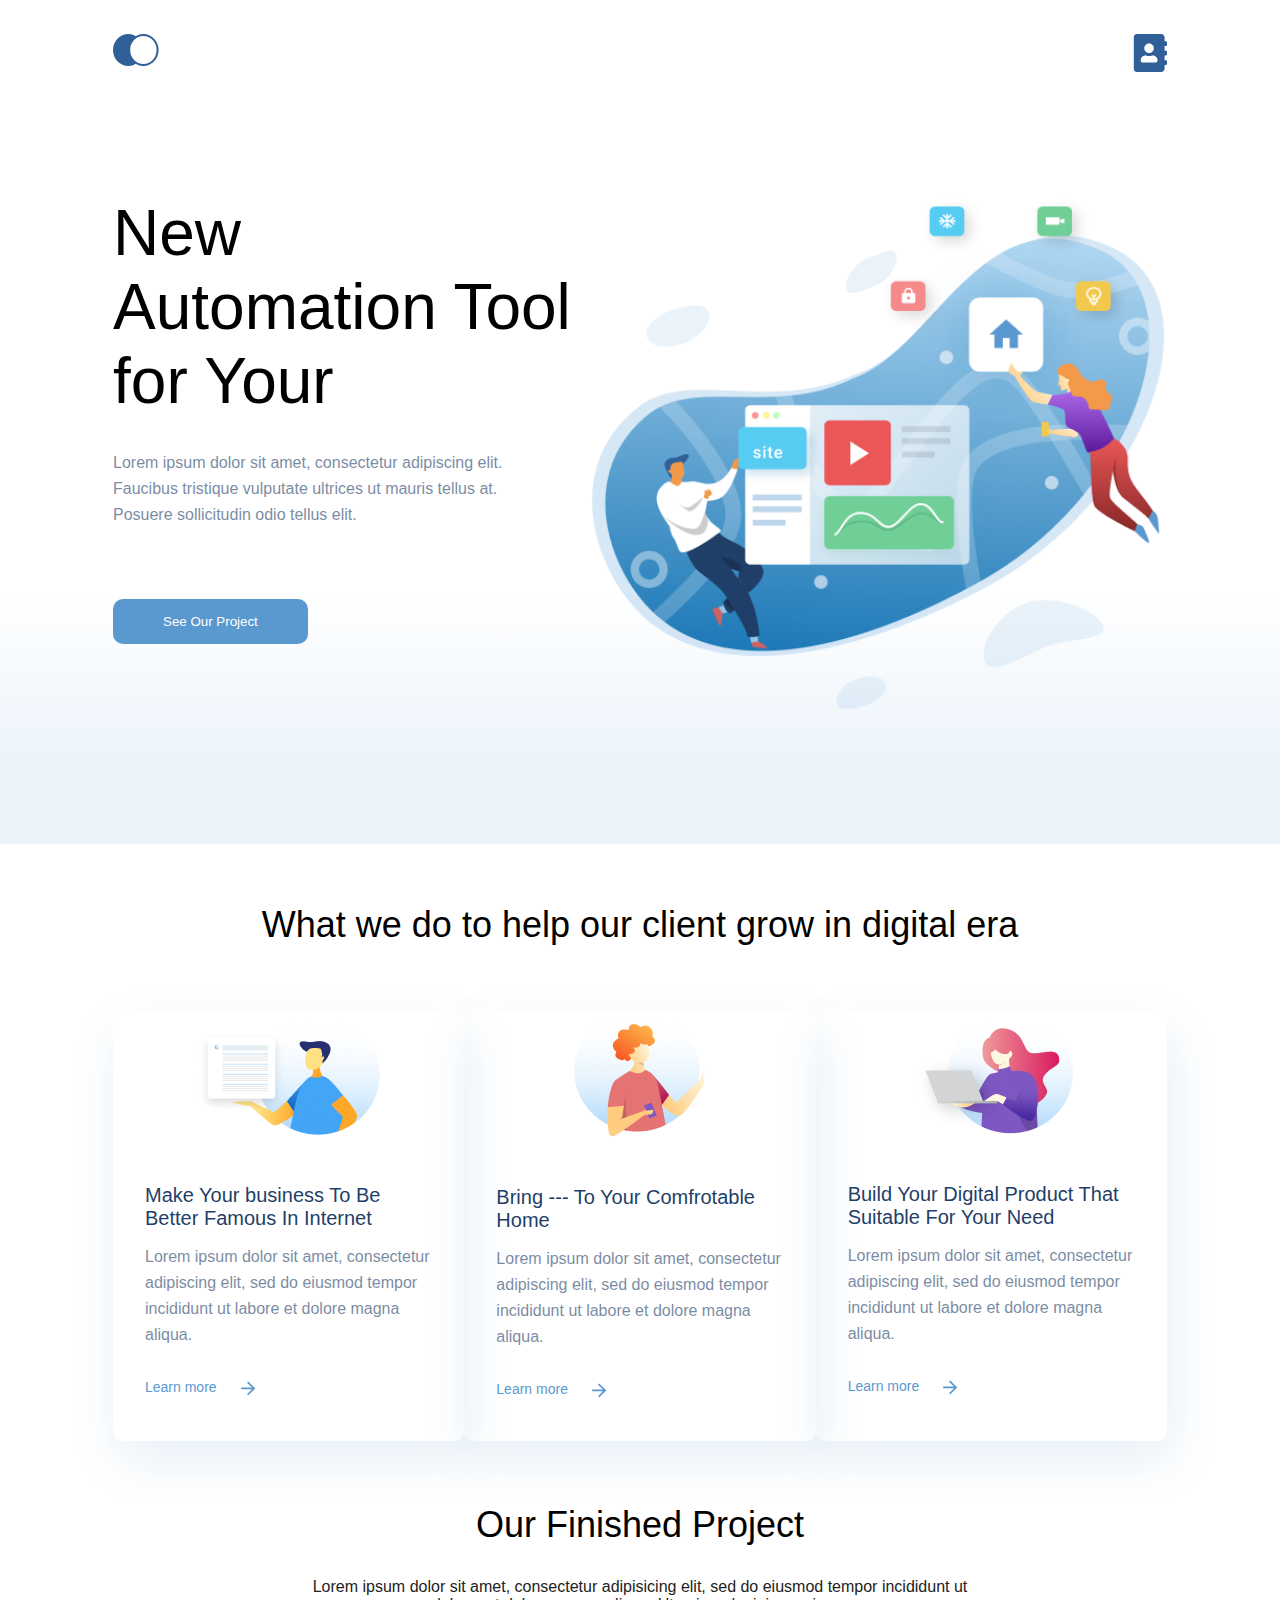
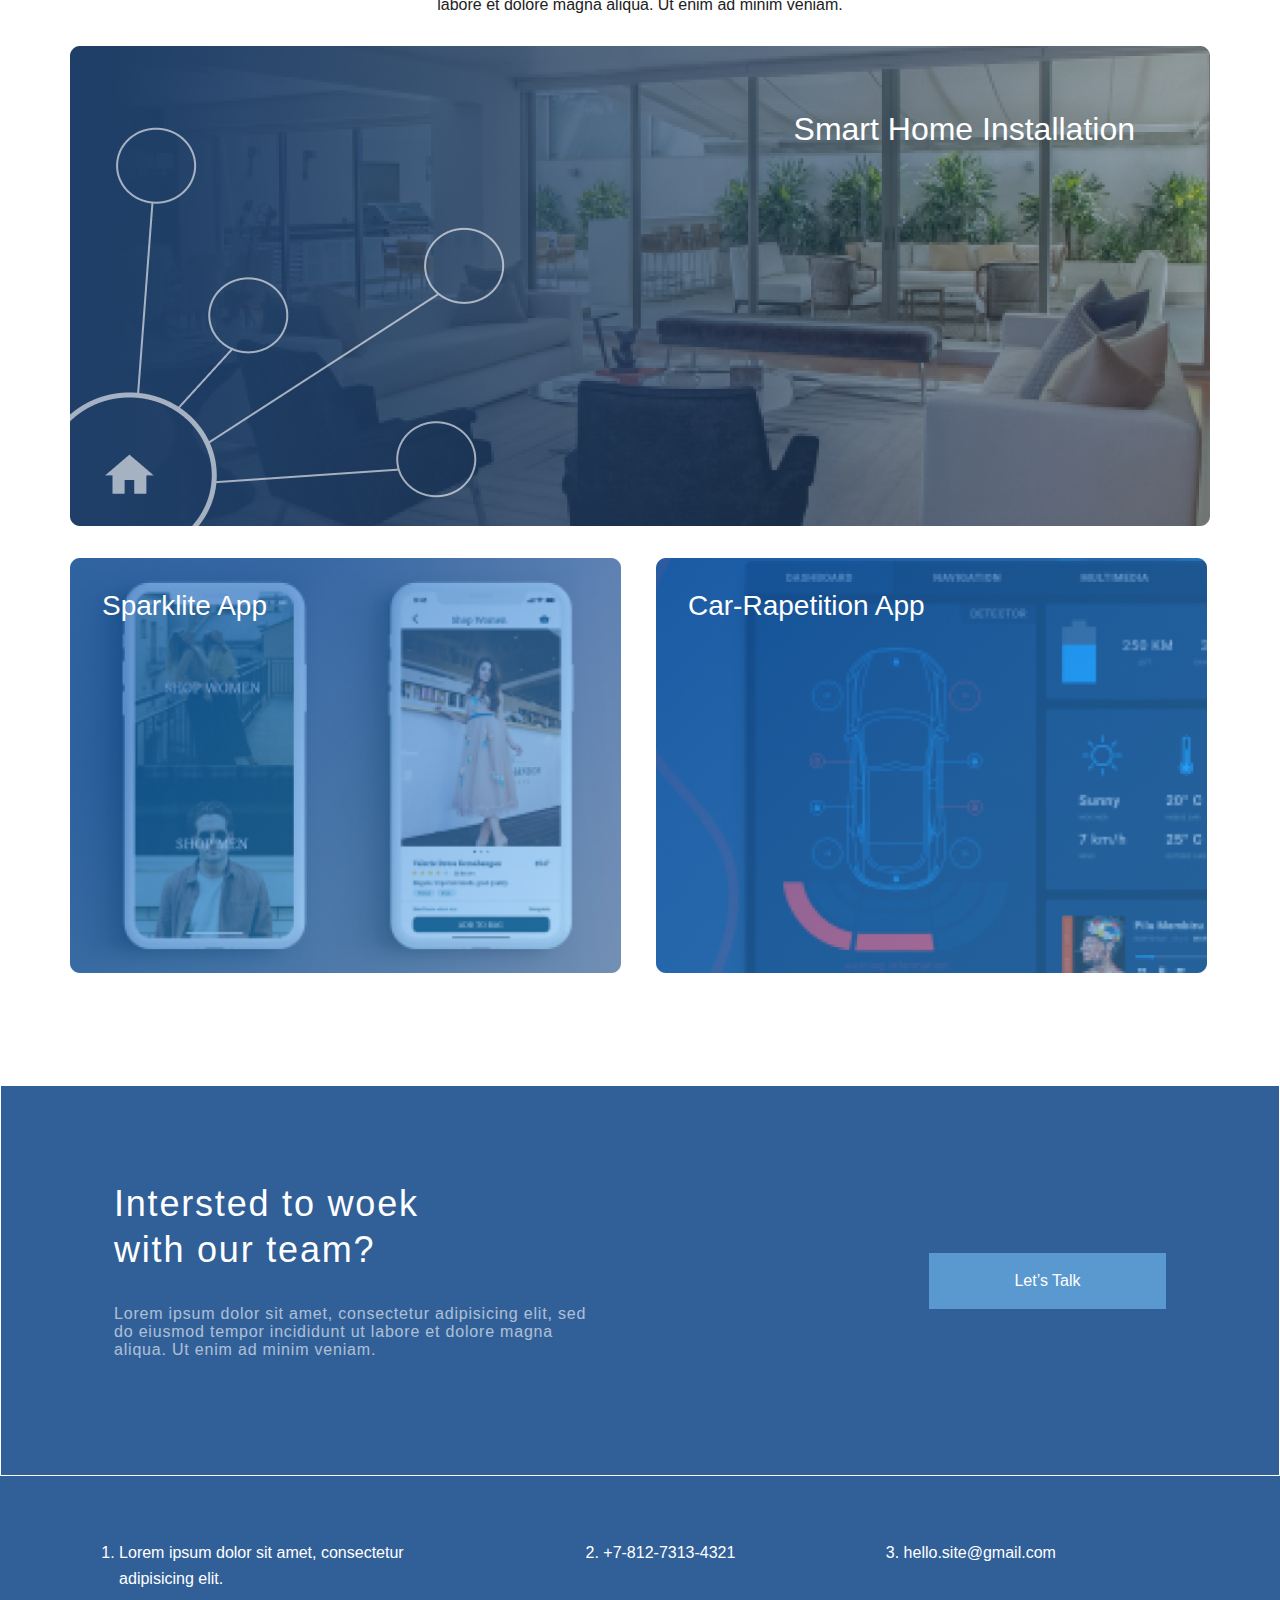
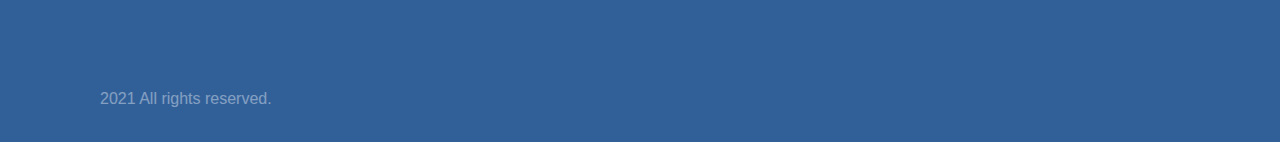
==== index.html @ 7e467cbd "first pages" ====
<!DOCTYPE html>
<html lang="en">
<head>
	<meta charset="UTF-8">
	<meta http-equiv="X-UA-Compatible" content="IE=edge">
	<meta name="viewport" content="width=device-width, initial-scale=1.0">
	<link rel="stylesheet" href="/styles/style.css">
	<title>New-Automation-Tool-</title>
</head>
<body>
	<div class="container">
		<header class="header">
			<div class="header_nav">
				<a href=""><img src="/img/logo.svg" class="logo_img" alt="logo"></a>
				<a href=""><img src="/img/address-book.svg" class="address-book_img" alt="address-book"></a>
			</div>
			<div class="header_content">
				<div class="header_text">
					<h1>New Automation
						Tool for Your </h1>
					<p>Lorem ipsum dolor sit amet, consectetur adipiscing elit. Faucibus tristique vulputate ultrices ut mauris tellus
						at. Posuere sollicitudin odio tellus elit.</p>
					<button class="header_btn">See Our Project</button>
				</div>
				<img src="/img/bg_1.png" alt="" class="header_img">
			</div>
		</header>

		<main>
			<section class="first_section">
				<h2>What we do to help our client grow in digital era</h2>
				<div class="wrap_card">
					<div class="card">
						<img src="/img/man_1.png" alt="man" class="card_avatar">
						<h3 class="card_text">Make Your business To Be
							Better Famous In Internet</h3>
						<p class="card_subtext">Lorem ipsum dolor sit amet, consectetur adipiscing elit, sed do eiusmod tempor incididunt ut labore et dolore
							magna aliqua. </p>
						<a href="#" class="card_link">Learn more<img src="/img/arrow.svg" alt="arrow" class="arrow"></a>
					</div>
					<div class="card">
						<img src="/img/man_2.png" alt="" class="card_avatar">
						<h3 class="card_text">Bring <span class="mobile_disp-none">---</span> <span class="deckstope_disp-none">Technology</span> To Your
							Comfrotable Home</h3>
						<p class="card_subtext">Lorem ipsum dolor sit amet, consectetur adipiscing elit, sed do eiusmod tempor incididunt ut labore et dolore
							magna aliqua. </p>
						<a href="#" class="card_link">Learn more<img src="/img/arrow.svg" alt="arrow" class="arrow"></a>
					</div>
					<div class="card">
						<img src="/img/woman.png" alt="" class="card_avatar">
						<h3 class="card_text">Build Your Digital Product
							That Suitable For Your Need</h3>
						<p class="card_subtext">Lorem ipsum dolor sit amet, consectetur adipiscing elit, sed do eiusmod tempor incididunt ut labore et dolore
							magna aliqua. </p>
						<a href="#" class="card_link">Learn more<img src="/img/arrow.svg" alt="arrow" class="arrow"></a>
					</div>
				</div>
			</section>

			<section class="second_section">
				<h2>Our Finished Project</h2>
				<p>Lorem ipsum dolor sit amet, consectetur adipisicing elit, sed do eiusmod tempor incididunt ut labore et dolore
					magna aliqua. Ut enim ad minim veniam.</p>
					<div class="smart_top">Smart Home Installation</div>
					<div class="app_mobile_left">Sparklite App</div>
					<div class="app_car_right">Car-Rapetition App</div>
			</section>

			<section class="third_section">
				<div class="third_section-text">
					<h2>Intersted to woek
						with our team?</h2>
						<p>Lorem ipsum dolor sit amet, consectetur adipisicing elit, sed do eiusmod tempor incididunt ut labore et dolore
							magna aliqua. Ut enim ad minim veniam.</p>
				</div>
				<button class="third_section-btn">Let’s Talk</button>
			</section>

		</main>

		<footer>
			<div class="contacts">
				<ol>
					<li>Lorem ipsum dolor sit amet, consectetur adipisicing elit.</li>
					<li>+7-812-7313-4321</li>
					<li>hello.site@gmail.com</li>
				</ol>
			</div>
			<p class="copirate">2021 All rights reserved.</p>
		</footer>
	</div>
</body>
</html>
---- styles/style.css ----
* {
	box-sizing: border-box;
	margin: 0;
	padding: 0;
	font-family: 'Roboto', sans-serif;
}

.container {
	max-width: 1366px;
	width: 100%;
	margin: 0 auto;
}

.header {
	background: linear-gradient(0deg, #EBF3FB 0%, #EBF3FB 8.84%, rgba(152, 195, 232, 0) 31.12%);
}

.header_nav {
	margin: 34px 113px 0 113px;
	display: flex;
	justify-content: space-between;
}

.logo_img {
	width: 46px;
	transition-duration: .1s;
}

.address-book_img {
	width: 34px;
	transition-duration: .2s;
}

.address-book_img:hover{
	box-shadow: 7px 10px 20px rgba(53, 110, 173, 0.3);
}

.header_content {
	display: flex;
	justify-content: space-between;
	margin: 120px 113px 0 113px;
}

.header_text {
	margin-right: 14px;
}

.header_text h1 {
	font-size: 64px;
	font-weight: 300;
}

.header_text p {
	width: 425px;
	font-size: 16px;
	font-weight: 400;
	margin-top: 32px;
	line-height: 26px;
	color: #1F3F68;
	opacity: .6;
}

.header_btn {
	margin-top: 71px;
	padding: 15px 50px;
	color: #fff;
	font-style: 16px;
	font-weight: 400;
	background: #5A98D0;
	border: none;
	border-radius: 10px;
	-webkit-border-radius: 10px;
	-moz-border-radius: 10px;
	-ms-border-radius: 10px;
	-o-border-radius: 10px;
	cursor: pointer;
	transition-duration: .2s;
}

.header_btn:hover {
	box-shadow: 12px 15px 25px rgba(53, 110, 173, 0.4);
	padding: 16px 51px;
}

.header_img {
	width: 100%;
	margin-bottom: 134px;
}

.first_section {
	margin-top: 60px;
}

.first_section h2 {
	font-size: 36px;
	font-weight: 300;
	text-align: center;
}

.wrap_card {
	display: flex;
	justify-content: space-between;
	margin: 64px 113px 63px 113px;
}

.card {
	display: flex;
	flex-direction: column;
	justify-content: center;
	align-content: center;
	align-items: center;
	max-width: 359px;
	box-shadow: 5px 20px 50px rgba(16, 112, 177, .1);
	transition-duration: .4s;
	border-radius: 10px;
	-webkit-border-radius: 10px;
	-moz-border-radius: 10px;
	-ms-border-radius: 10px;
	-o-border-radius: 10px;
}

.card:hover {
	box-shadow: 10px 25px 60px rgba(16, 112, 177, .3);
}

.card_text {
	font-size: 20px;
	font-weight: 400;
	color: #1F3F68;
	margin: 49px 32px 0 32px;
	text-align: left;
}

.deckstope_disp-none {
	display: none;
}

.card_subtext {
	font-size: 16px;
	font-weight: 400;
	color: #1F3F68;
	opacity: .6;
	margin: 14px 32px 0 32px;
	text-align: left;
	line-height: 26px;
}

.card_link {
	font-size: 14px;
	font-weight: 400;
	color: #5A98D0;
	text-decoration: none;
	text-align: left;
	margin: 29px auto 44px 32px;
	position: relative;
	transition-duration: .4s;
}

.card_link .arrow {
	width: 15px;
	position: relative;
	top: 4px;
	left: 24px;
}

.card_link:hover {
	margin-left: 35px;
}

.second_section {
	max-width: 1140px;
	height: 100%;
	display: grid;
	grid-template-rows: max-content max-content 480px 415px;
	grid-template-columns: repeat(2, 1fr);
	justify-items: center;
	gap: 32px;
	margin: 32px auto 112px;
}

.second_section h2 {
	grid-column: 1/3;
	font-size: 36px;
	font-weight: 300;
}

.second_section p {
	width: 60%;
	grid-column: 1/3;
	grid-row: 2;
	margin: 0 auto;
	font-size: 16px;
	font-weight: 400;
	color: #222;
	text-align: center;
}

.smart_top {
	background-image: url("/img/mask_group.png");
	background-repeat: no-repeat;
	background-size: contain;
	width: 100%;
	grid-column: 1/3;
	grid-row: 3;
	font-size: 32px;
	text-align: right;
	color: #fff;
	padding: 65px 75px;
	margin: 0 113px;
	cursor: pointer;
	transition-duration: .4s;
}

.app_mobile_left {
	background-image: url("/img/phone_app.png");
	background-size: contain;
	background-repeat: no-repeat;
	width: 100%;
	grid-column: 1/2;
	grid-row: 4;
	font-size: 28px;
	font-weight: 300;
	color: #fff;
	padding: 32px;
	cursor: pointer;
	transition-duration: .4s;
}

.app_car_right {
	background-image: url("/img/car_app.png");
	background-size: contain;
	background-repeat: no-repeat;
	width: 100%;
	grid-column: 2/3;
	grid-row: 4;
	font-size: 28px;
	font-weight: 300;
	color: #fff;
	padding: 32px;
	cursor: pointer;
	transition-duration: .4s;
}

.smart_top:hover {
	background: linear-gradient(89.99deg, #1F3F68 3.62%, rgba(31, 63, 104, 0.37) 97.78%);
	border-radius: 10px;
	-webkit-border-radius: 10px;
	-moz-border-radius: 10px;
	-ms-border-radius: 10px;
	-o-border-radius: 10px;
}
.app_mobile_left:hover {
	background: linear-gradient(308.85deg, rgba(66, 165, 245, 0.4) -1.71%, rgba(21, 101, 192, 0.6) 74.54%);
	border-radius: 10px;
}
.app_car_right:hover {
	background: linear-gradient(306.48deg, rgba(66, 165, 245, 0.4) 0%, rgba(21, 101, 192, 0.6) 97.81%);
	border-radius: 10px;
}

.third_section {
	background-color: #316099;
	display: flex;
	justify-content: space-around;
	align-items: center;
	height: 391px;
	width: 100%;
	border: 1px solid #FFFFFF
}

.third_section-text {
	height: 204px;
	margin: 0 auto 96px 113px;
}

.third_section-text h2 {
	width: 340px;
	margin-top: 50px;
	font-size: 36px;
	font-weight: 400;
	line-height: 46px;
	letter-spacing: .05em;
	color: #fff;
}

.third_section-text p {
	width: 495px;
	margin-top: 32px;
	font-size: 16px;
	font-weight: 400;
	letter-spacing: .05em;
	color: #fff;
	opacity: .6;
}

.third_section-btn {
	padding: 15px 80px;
	width: 237px;
	height: 56px;
	margin-right: 113px;
	cursor: pointer;
	background: #5A98D0;
	border: none;
	font-size: 16px;
	font-weight: 400;
	color: #fff;
	transition-duration: .4s;
}

.third_section-btn:hover {
	background: #fff;
	color: #000;
}

footer {
	background-color: #316099;
	height: 266px;
}

.contacts ol {
	display: flex;
	align-items: flex-start;
	justify-content: space-around;
	height: 48px;
	padding-top: 64px;
	font-size: 16px;
	font-weight: 400;
	line-height: 26px;
	color: #fff;
}

.contacts ol li:first-child{
	margin-left: 35px;
	width: 316px;
}

.contacts ol li:nth-child(3) {
	padding-right: 140px;
}

.copirate {
	font-size: 16px;
	font-weight: 400;
	color: #fff;
	opacity: .4;
	padding: 150px 0 0 100px;
	display:table-cell;
	vertical-align:bottom;
}
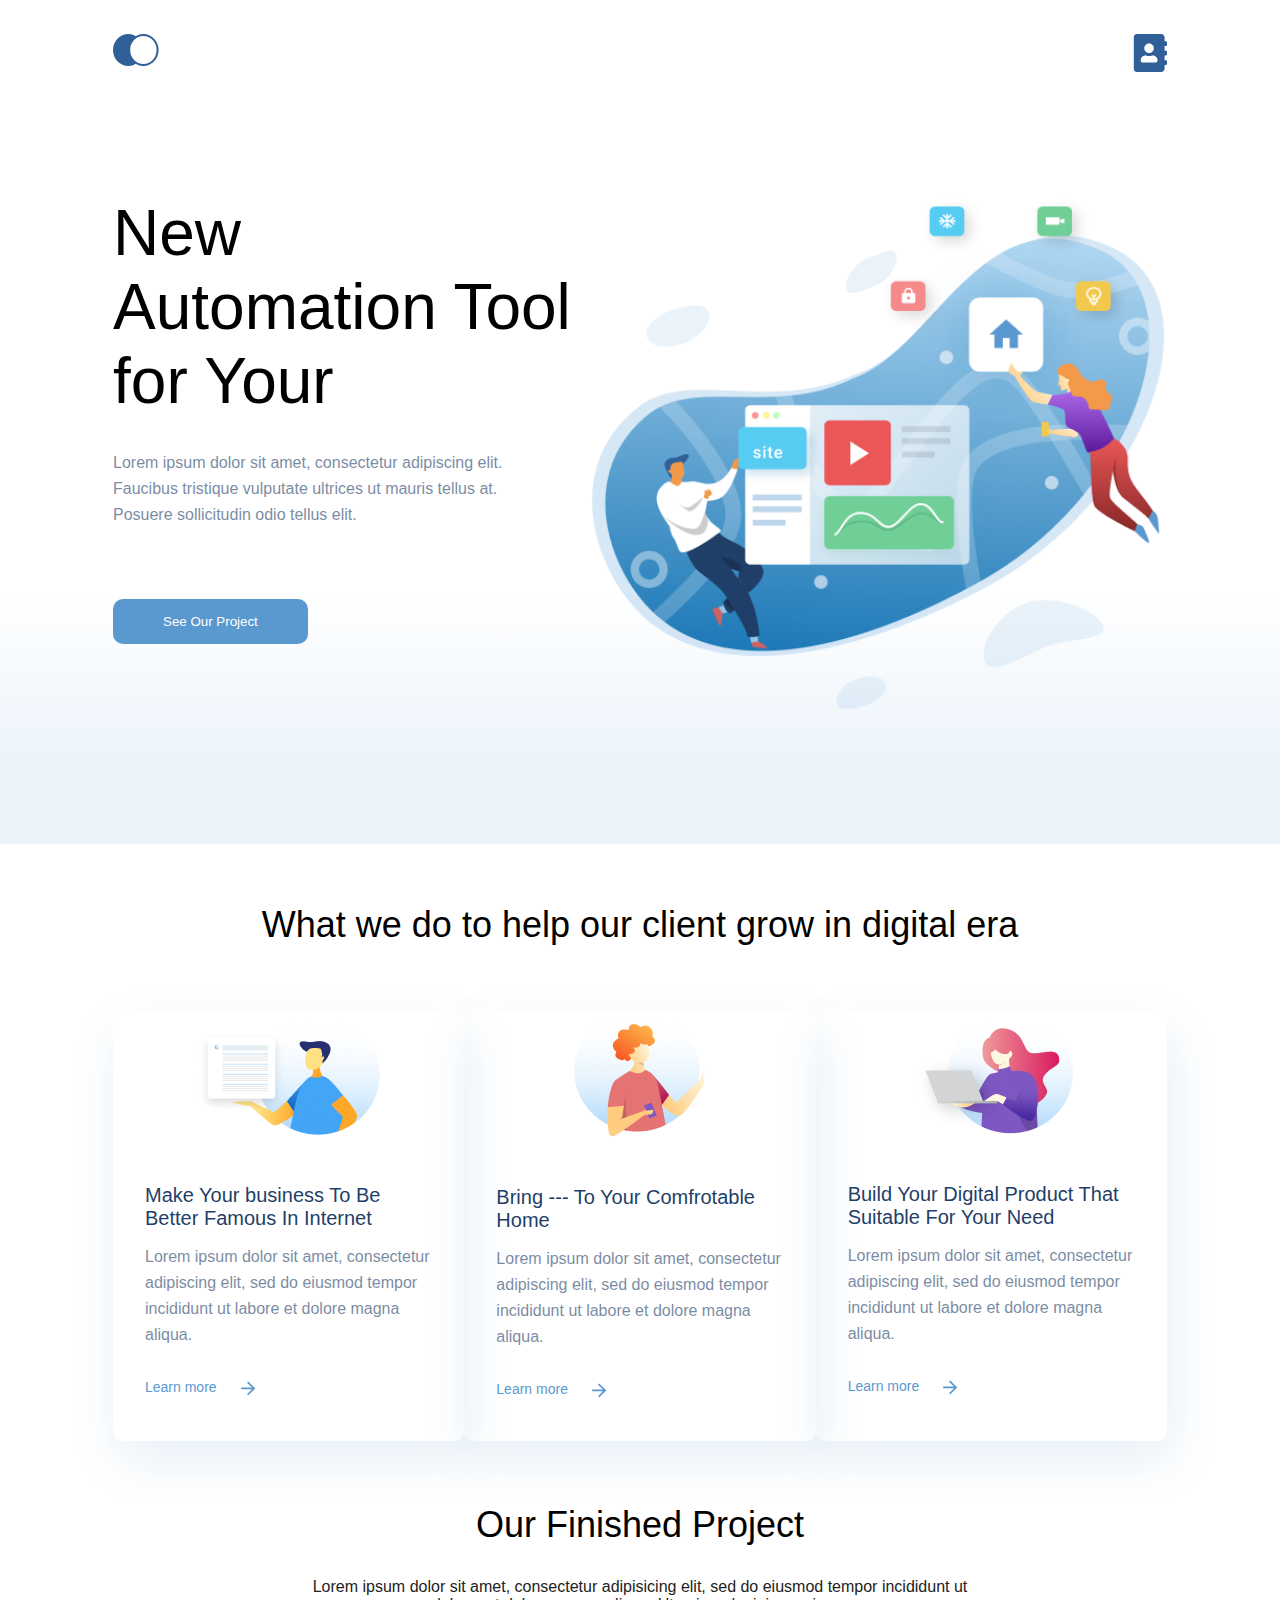
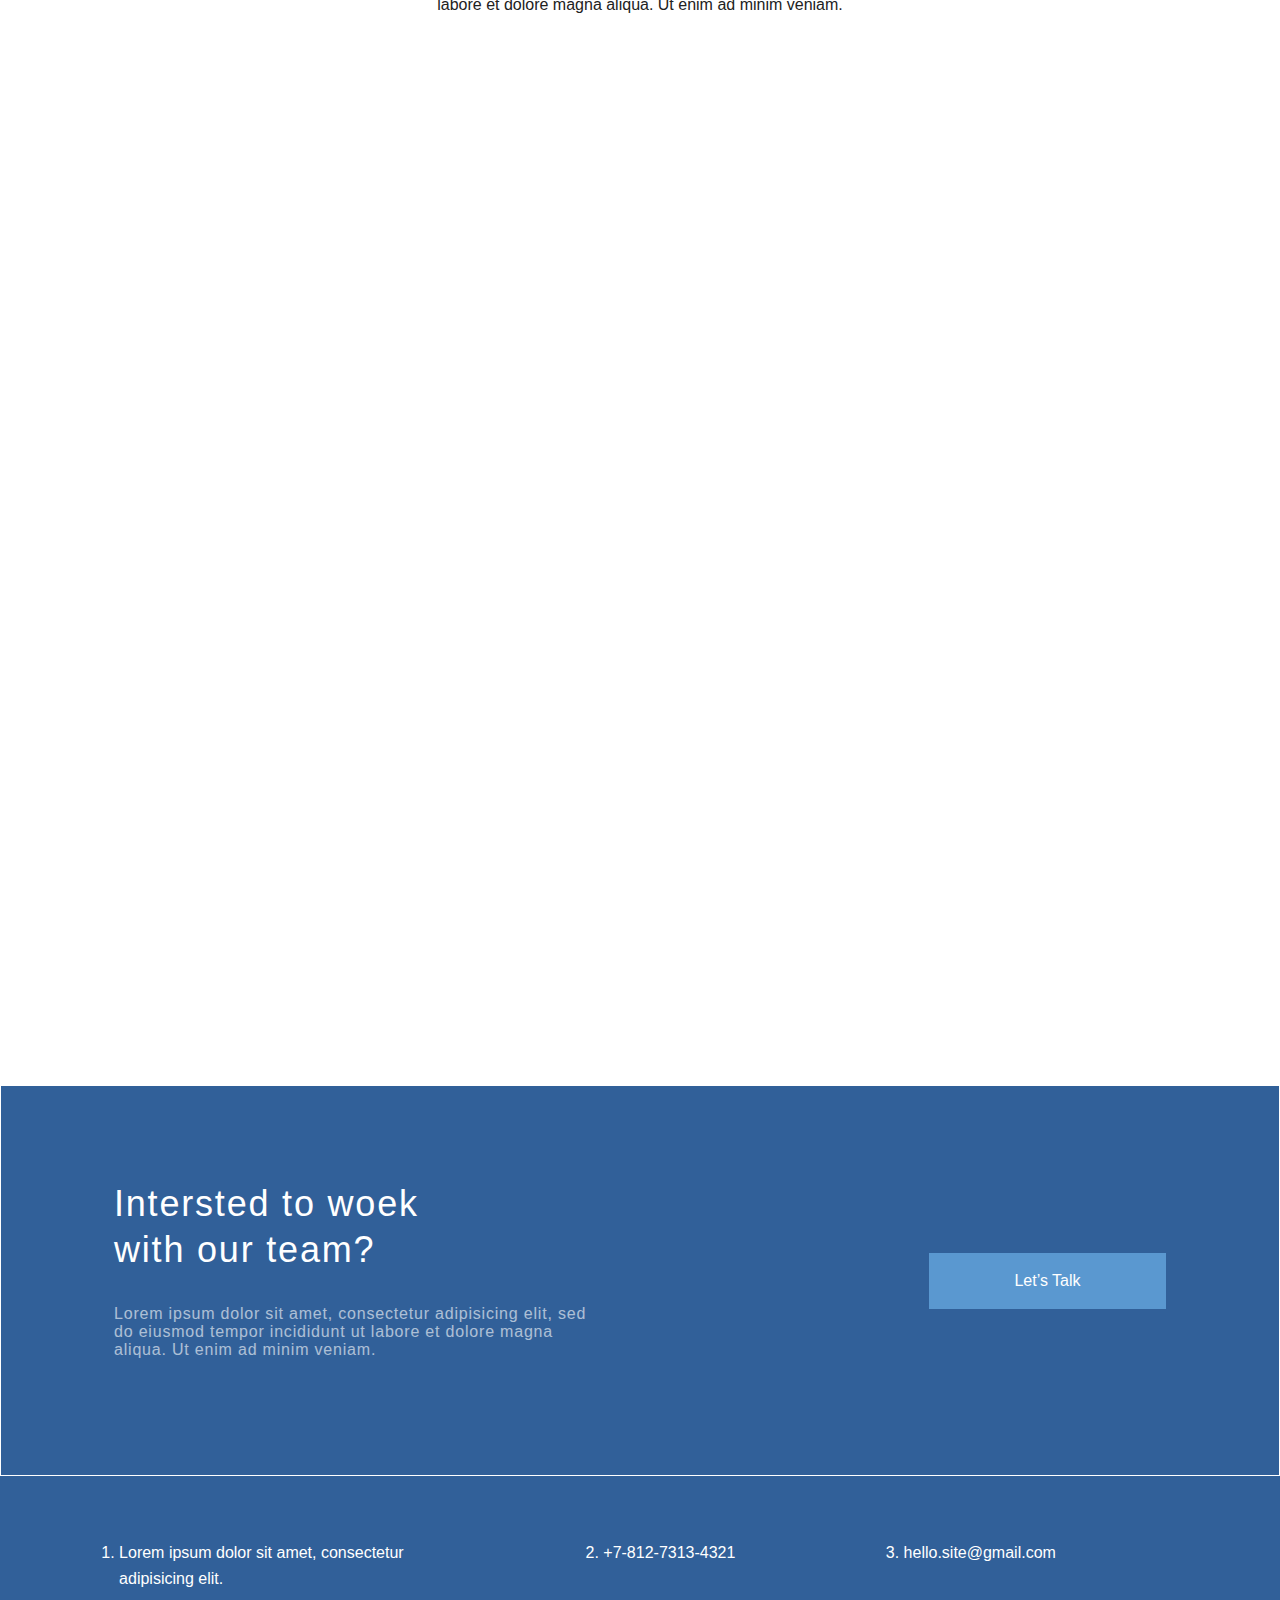
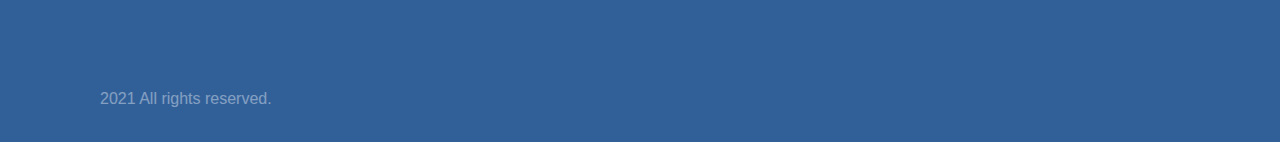
==== commit 5840d75f: "fix styled 2" ====
--- a/index.html
+++ b/index.html
@@ -4,15 +4,15 @@
 	<meta charset="UTF-8">
 	<meta http-equiv="X-UA-Compatible" content="IE=edge">
 	<meta name="viewport" content="width=device-width, initial-scale=1.0">
-	<link rel="stylesheet" href="/styles/style.css">
+	<link rel="stylesheet" href="./styles/style.css">
 	<title>New-Automation-Tool-</title>
 </head>
 <body>
 	<div class="container">
 		<header class="header">
 			<div class="header_nav">
-				<a href=""><img src="/img/logo.svg" class="logo_img" alt="logo"></a>
-				<a href=""><img src="/img/address-book.svg" class="address-book_img" alt="address-book"></a>
+				<a href="#"><img src="../img/logo.svg" class="logo_img" alt="logo"></a>
+				<a href="page2.html"><img src="./img/address-book.svg" class="address-book_img" alt="address-book"></a>
 			</div>
 			<div class="header_content">
 				<div class="header_text">
@@ -22,7 +22,7 @@
 						at. Posuere sollicitudin odio tellus elit.</p>
 					<button class="header_btn">See Our Project</button>
 				</div>
-				<img src="/img/bg_1.png" alt="" class="header_img">
+				<img src="./img/bg_1.png" alt="" class="header_img">
 			</div>
 		</header>
 
@@ -31,28 +31,28 @@
 				<h2>What we do to help our client grow in digital era</h2>
 				<div class="wrap_card">
 					<div class="card">
-						<img src="/img/man_1.png" alt="man" class="card_avatar">
+						<img src="./img/man_1.png" alt="man" class="card_avatar">
 						<h3 class="card_text">Make Your business To Be
 							Better Famous In Internet</h3>
 						<p class="card_subtext">Lorem ipsum dolor sit amet, consectetur adipiscing elit, sed do eiusmod tempor incididunt ut labore et dolore
 							magna aliqua. </p>
-						<a href="#" class="card_link">Learn more<img src="/img/arrow.svg" alt="arrow" class="arrow"></a>
+						<a href="#" class="card_link">Learn more<img src="./img/arrow.svg" alt="arrow" class="arrow"></a>
 					</div>
 					<div class="card">
-						<img src="/img/man_2.png" alt="" class="card_avatar">
+						<img src="./img/man_2.png" alt="" class="card_avatar">
 						<h3 class="card_text">Bring <span class="mobile_disp-none">---</span> <span class="deckstope_disp-none">Technology</span> To Your
 							Comfrotable Home</h3>
 						<p class="card_subtext">Lorem ipsum dolor sit amet, consectetur adipiscing elit, sed do eiusmod tempor incididunt ut labore et dolore
 							magna aliqua. </p>
-						<a href="#" class="card_link">Learn more<img src="/img/arrow.svg" alt="arrow" class="arrow"></a>
+						<a href="#" class="card_link">Learn more<img src="./img/arrow.svg" alt="arrow" class="arrow"></a>
 					</div>
 					<div class="card">
-						<img src="/img/woman.png" alt="" class="card_avatar">
+						<img src="./img/woman.png" alt="" class="card_avatar">
 						<h3 class="card_text">Build Your Digital Product
 							That Suitable For Your Need</h3>
 						<p class="card_subtext">Lorem ipsum dolor sit amet, consectetur adipiscing elit, sed do eiusmod tempor incididunt ut labore et dolore
 							magna aliqua. </p>
-						<a href="#" class="card_link">Learn more<img src="/img/arrow.svg" alt="arrow" class="arrow"></a>
+						<a href="#" class="card_link">Learn more<img src="./img/arrow.svg" alt="arrow" class="arrow"></a>
 					</div>
 				</div>
 			</section>
--- a/styles/style.css
+++ b/styles/style.css
@@ -196,7 +196,7 @@
 }
 
 .smart_top {
-	background-image: url("/img/mask_group.png");
+	background-image: url("./img/mask_group.png");
 	background-repeat: no-repeat;
 	background-size: contain;
 	width: 100%;
@@ -212,7 +212,7 @@
 }
 
 .app_mobile_left {
-	background-image: url("/img/phone_app.png");
+	background-image: url("./img/phone_app.png");
 	background-size: contain;
 	background-repeat: no-repeat;
 	width: 100%;
@@ -227,7 +227,7 @@
 }
 
 .app_car_right {
-	background-image: url("/img/car_app.png");
+	background-image: url("./img/car_app.png");
 	background-size: contain;
 	background-repeat: no-repeat;
 	width: 100%;
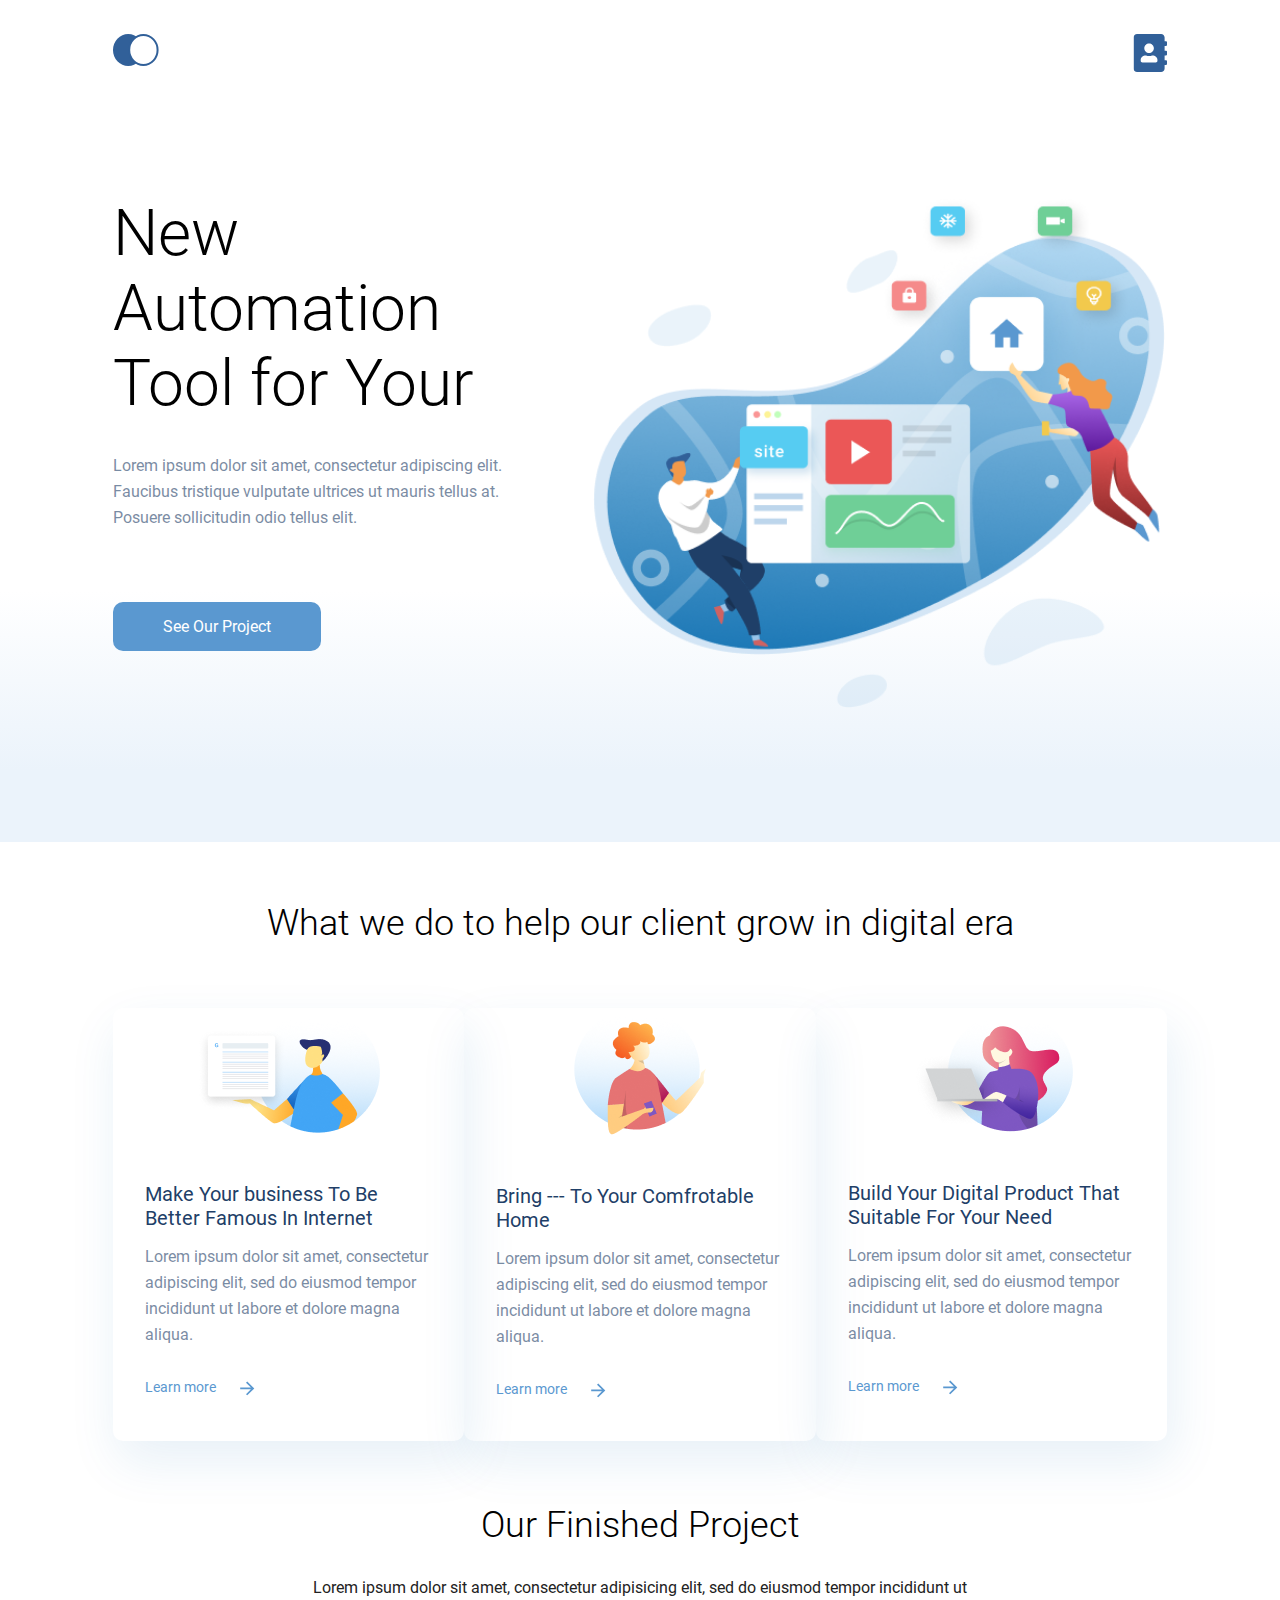
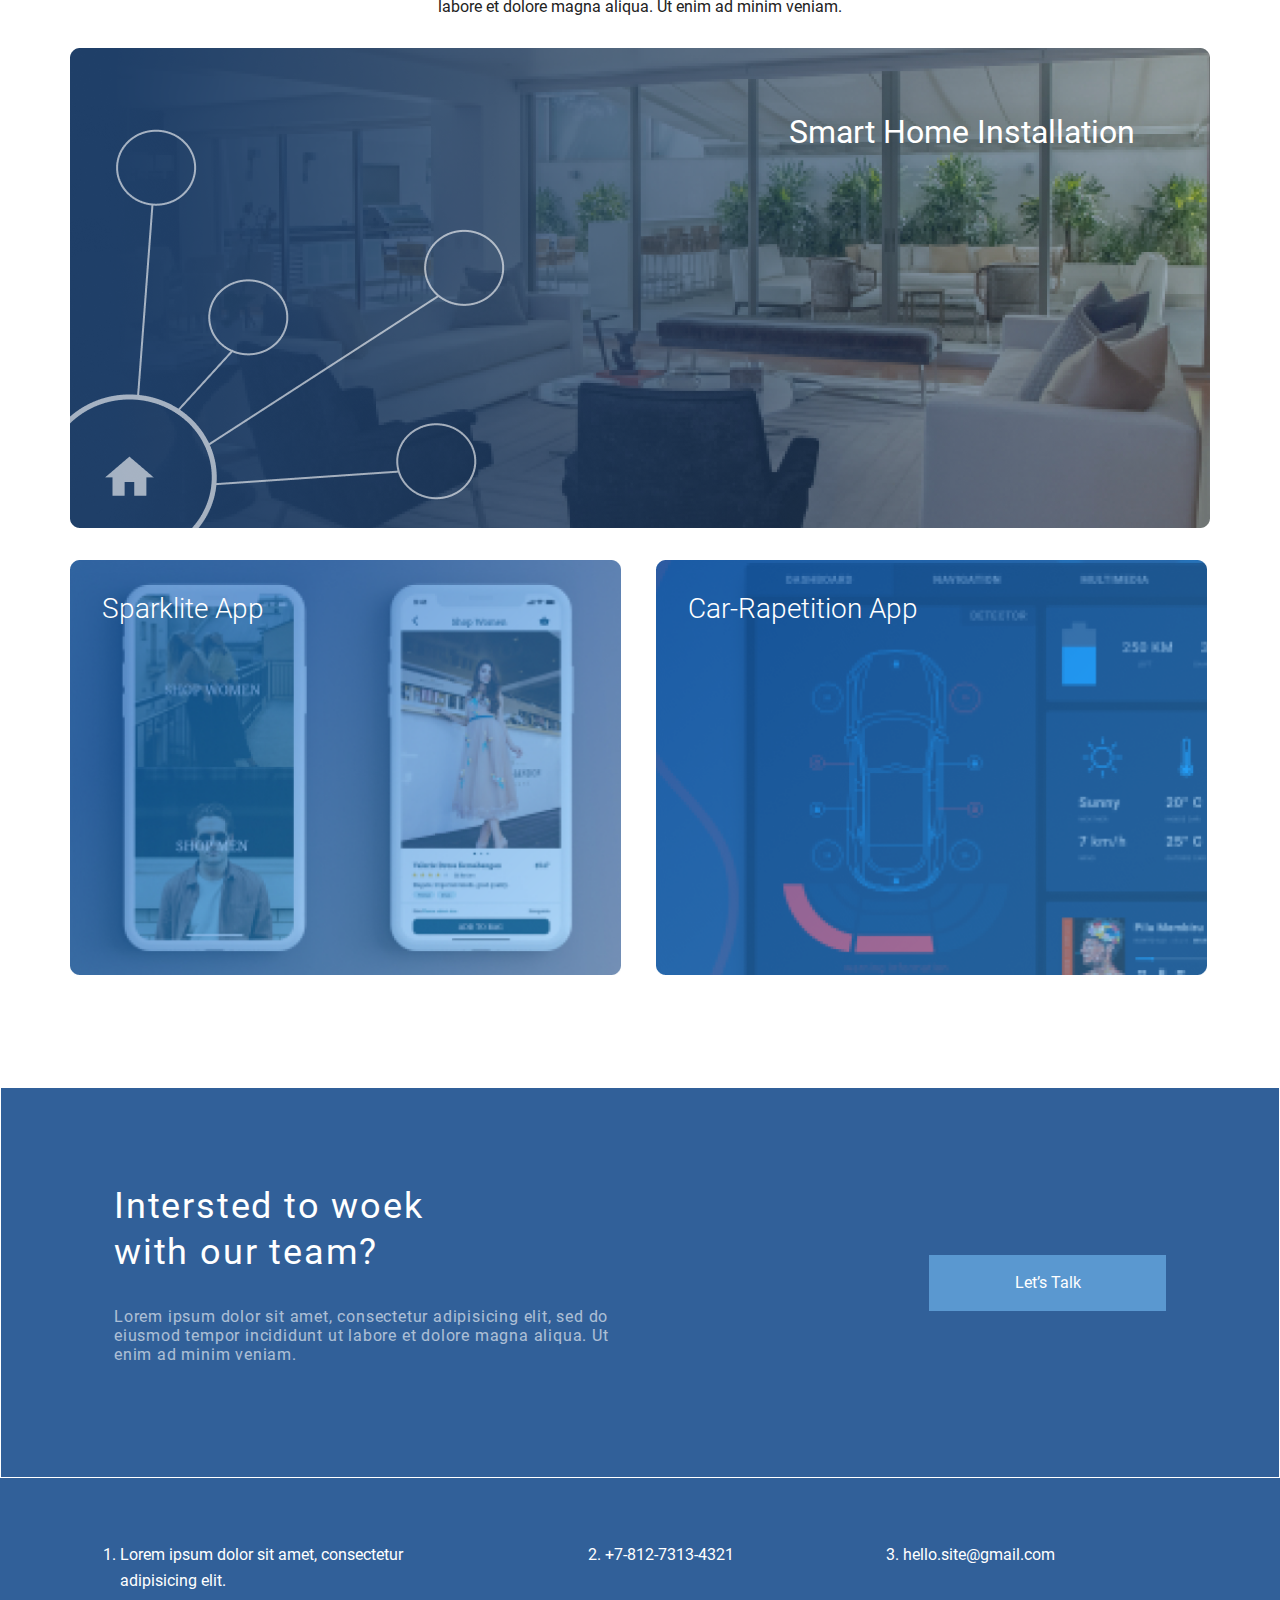
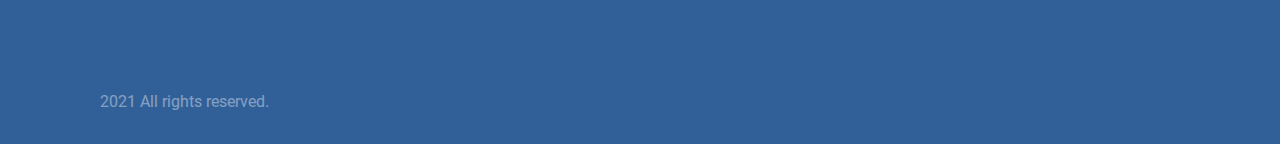
==== commit d2d3085a: "fixed fonts" ====
--- a/index.html
+++ b/index.html
@@ -5,6 +5,7 @@
 	<meta http-equiv="X-UA-Compatible" content="IE=edge">
 	<meta name="viewport" content="width=device-width, initial-scale=1.0">
 	<link rel="stylesheet" href="./styles/style.css">
+	<link rel="stylesheet" href="./styles/font.css">
 	<title>New-Automation-Tool-</title>
 </head>
 <body>
--- a/styles/style.css
+++ b/styles/style.css
@@ -2,7 +2,7 @@
 	box-sizing: border-box;
 	margin: 0;
 	padding: 0;
-	font-family: 'Roboto', sans-serif;
+	font-family: 'Roboto';
 }
 
 .container {
@@ -64,7 +64,7 @@
 	margin-top: 71px;
 	padding: 15px 50px;
 	color: #fff;
-	font-style: 16px;
+	font-size: 16px;
 	font-weight: 400;
 	background: #5A98D0;
 	border: none;
@@ -196,7 +196,7 @@
 }
 
 .smart_top {
-	background-image: url("./img/mask_group.png");
+	background-image: url("../img/mask_group.png");
 	background-repeat: no-repeat;
 	background-size: contain;
 	width: 100%;
@@ -212,7 +212,7 @@
 }
 
 .app_mobile_left {
-	background-image: url("./img/phone_app.png");
+	background-image: url("../img/phone_app.png");
 	background-size: contain;
 	background-repeat: no-repeat;
 	width: 100%;
@@ -227,7 +227,7 @@
 }
 
 .app_car_right {
-	background-image: url("./img/car_app.png");
+	background-image: url("../img/car_app.png");
 	background-size: contain;
 	background-repeat: no-repeat;
 	width: 100%;
--- a/styles/font.css
+++ b/styles/font.css
@@ -0,0 +1,26 @@
+@font-face {
+  font-family: 'Roboto';
+  src:
+    url('../fonts/Roboto-Light.ttf') format('truetype'),
+    url('../fonts/Roboto-Light_1.woff') format('woff');
+  font-weight: 300;
+  font-style: normal;
+}
+
+@font-face {
+	font-family: 'Roboto';
+	src:
+		url('../fonts/Roboto-Regular.ttf') format('truetype'),
+		url('../fonts/Roboto-Regular_1.woff') format('woff');
+	font-weight: 400;
+	font-style: normal;
+}
+
+@font-face {
+	font-family: 'Roboto';
+	src:
+		url('../fonts/Roboto-Medium.ttf') format('truetype'),
+		url('../fonts/Roboto-Medium_1.woff') format('woff');
+	font-weight: 500;
+	font-style: normal;
+}